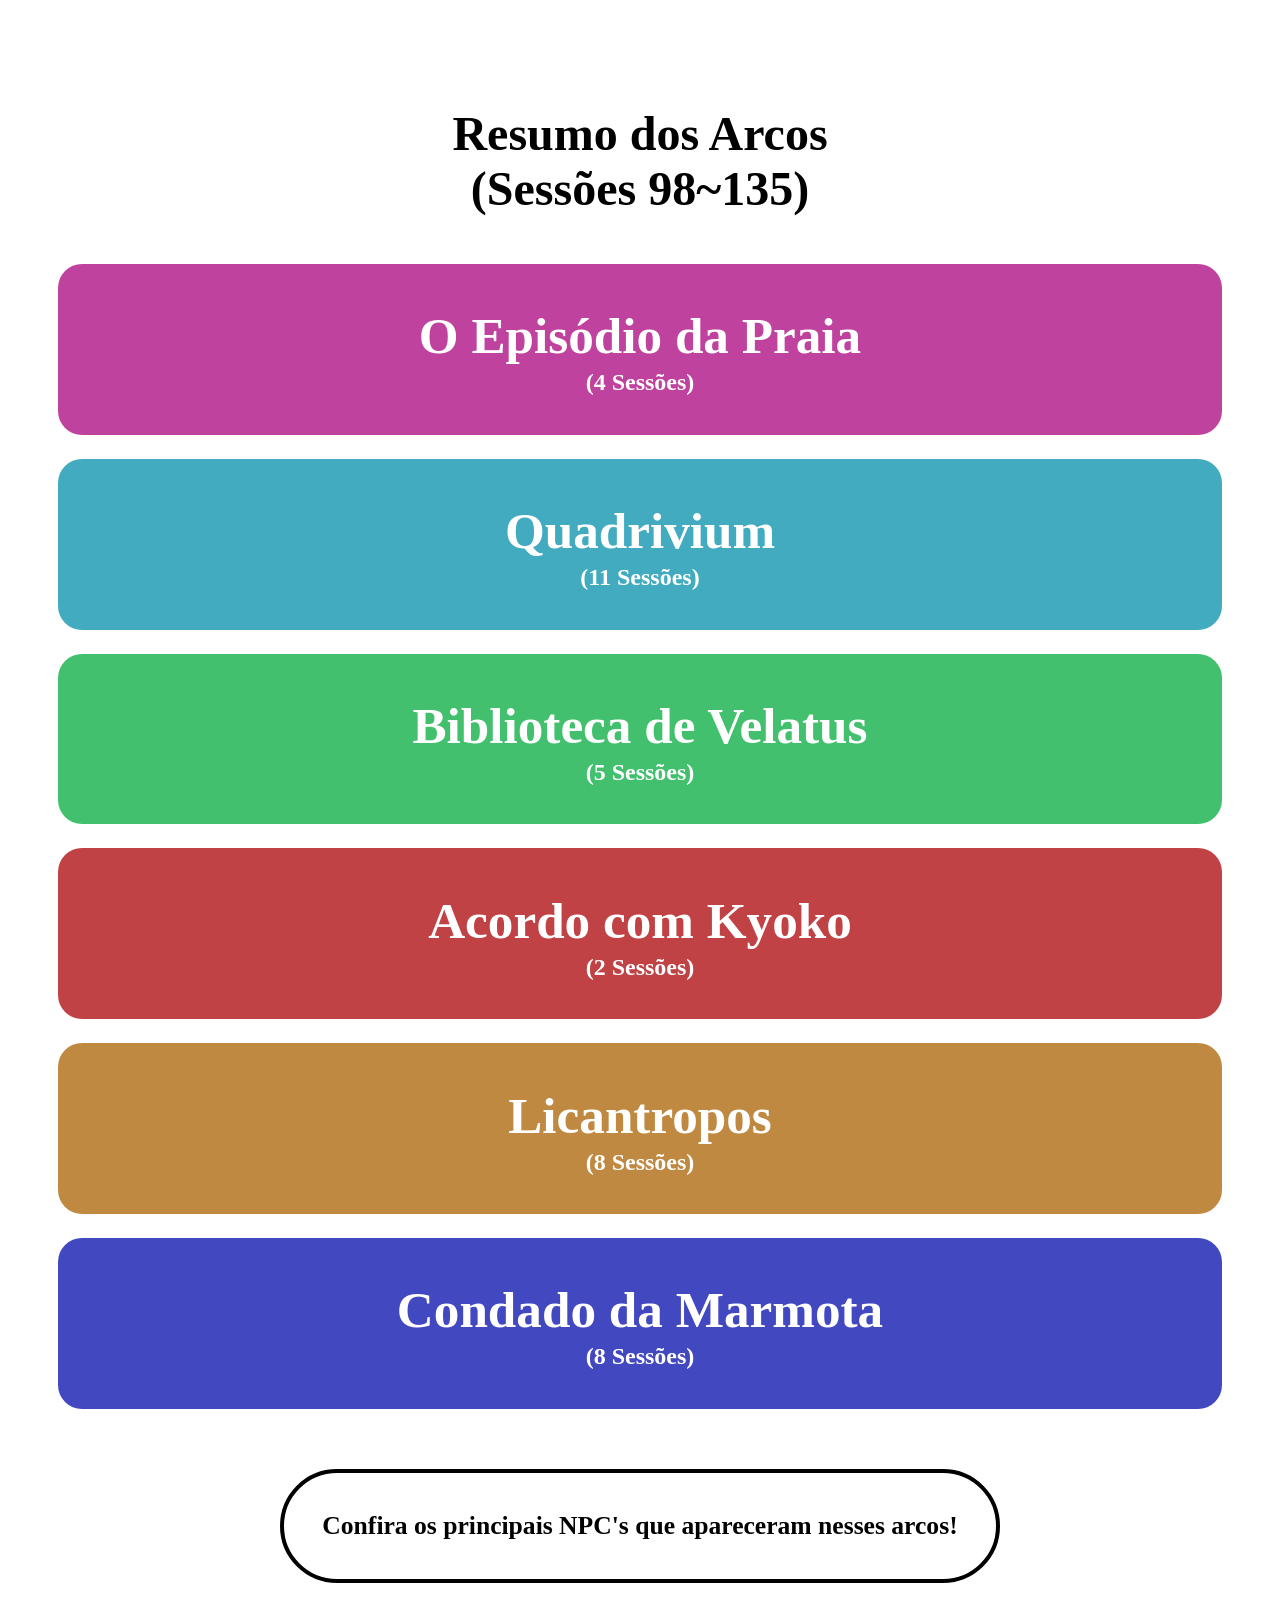
==== index.html @ c7d73da8 "mudando a página inicial para index.html" ====
<!DOCTYPE html>
<html>
<head>
<style>
.tudo {
	padding: clamp(16px, 5vw, 50px);
}
.grid{
	display: grid;
    gap: 24px;
    }
.arco {
	font-size: 300%;
    text-align: center;
    font-family: montserrat;
    }
h1 {
	font-weight:bold;
    color: #ffffff;
    text-align: center;
	font-size: clamp(1rem, 4vw, 6rem);
    margin: 4px;
    font-family: bebas neue;
    }
h2 {
	font-weight:bold;
    color: #ffffff;
    text-align: center;
    margin: 0;
    font-family: bebas neue;
    }
p {
	color: #ffffff;
    text-align: center;
    font-family: roboto;
    }
.card {
	padding: clamp(1rem, 3vw, 3rem);
	border-radius:24px;
	transition: box-shadow 0.3s ease, transform 0.3s ease;
}
.card:hover {
	box-shadow: 0 16px 40px rgba(0, 0, 0, 0.75); 
	transform: translateY(-6px);
}
.troca {
	font-family: montserrat;
	font-weight: bold;
	font-size: clamp(1rem, 2vw, 4rem);
	text-align: center;
	text-decoration: none;
	color:#000000;
}
.baixo {
	width: fit-content;
	margin: 60px auto;
	border-radius: 120px;
	background-color: transparent;
	border: 4px solid #000000;
	padding: clamp(1rem, 3vw, 3rem);
}
.baixo:hover {
	background-color: black;
	color: white;
}
.texto {
  max-height: 0;
  overflow: hidden;
  font-size: clamp(0.25rem, 1.25vw, 3rem);
}
details[open] .texto {
  max-height: 1000px;
}
summary {
  list-style: none;
  cursor: pointer;
}
summary::-webkit-details-marker {
  display: none;
}
</style>
</head>
<body>
<main class="tudo">
<h3 class=arco>Resumo dos Arcos <br> (Sessões 98~135)</h1>
<div class="grid">
	<details class="card" style="background-color: #c0429f;">
		<summary>
			<h1>O Episódio da Praia</h1>
			<h2>(4 Sessões)</h2>
		</summary>
		<div class="texto">
			<p> Arco em que o grupo estava lamentando as perdas de Meylin e Clarabela. Serviu para que Trebor, Lyra e, na época, Louis, se aproximassem do pai deles um pouco. Tárion deu seu show, não sabendo lidar com suas paixões por Lyra e Dante, e também é nesse arco que Zé aparece e se junta ao grupo, supostamente como uma espécie de mentor para Dante. Vários personagens têm sonhos ou revelações por parte de divindades, e acabam se decidindo por seguir em direção a Quadrivium. Dante espia o passado d’O Dente, e descobre algumas coisas assustadoras.</p>
		</div>
	</details>
	<details  class="card" style="background-color: #42abc0;">
		<summary>
			<h1>Quadrivium</h1>
    		<h2>(11 Sessões)</h2>
		</summary>
		<div class="texto">
			<p>Deixando Castro para cuidar de Zhong (adoecido), o grupo parte para Quadrivium, encontrando-se com Selene na estrada e salvando-a de um sequestro. Aqui nossos heróis conhecem o Clã do Leão e um pouco mais sobre a vida política de Quadrivium. Após um divertido jogo de verdade ou consequência em uma estalagem, eles chegam à cidade e se envolvem com todos os problemas que podem. Zé ateia fogo a um templo, Lyra presencia o assassinato da noiva de um lorde e resolve se passar por ela, Louis desaparece misteriosamente, Dante e Selene insistem em entrar em um concurso musical... Isso culmina no grupo enfrentando Gambino, um enviado do Arcanum, em um combate durante a cerimônia de casamento, enquanto um cavaleiro dourado está apaixonado por Lyra e o grupo resolve invadir uma biblioteca sagrada.</p>
		</div>
	</details>
    <details class="card" style="background-color: #42c06e;">
		<summary>
			<h1>Biblioteca de Velatus</h1>
			<h2>(5 Sessões)</h2>
		</summary>
		<div class="texto">
			<p> Seguindo Isolde, antigo desafeto de Lyra, o grupo se embrenha por uma complexa dungeon, descobrindo coisas, resolvendo puzzles e, eventualmente, encontrando um chacal. Ele é mais receptivo do que parece, e “ajuda” com a questão das marcas deles, não sem passá-los por um teste antes. Em uma batalha mental e física, conseguem vencer Isolde, mas algo desperta em Quadrivium. Uma colossal quimera passa a assolar o lugar, forçando uma evacuação, durante a qual Tahmun perde Gustavus. O grupo é obrigado a fugir.</p>
		</div>
	</details>
	<details  class="card" style="background-color: #c04244;">
		<summary>
			<h1>Acordo com Kyoko</h1>
    		<h2>(2 Sessões)</h2>
		</summary>
		<div class="texto">
			<p>Voltando à torre de Zhong, nosso heróis a veem invadida por um grupo de mulheres do qual Katarina faz parte. A líder do grupo é a arquimaga Kyoko, que deseja conhecer os marcados e a causa deles. Por sorte, ela conhece Zhong do passado e isso a deixa mais disposta a acatar pedidos. Após uma conversa tensa, uma aliança é firmada. Como parte dela, nossos heróis deverão levar consigo Sora, uma menina verde e muito espirituosa, o que manterá a tradição do grupo de sempre ter um pet. É aqui que Dante se envolve com Elicia, uma barda discípula de Kyoko, mas acaba cacarejando quando vai beijá-la</p>
		</div>
	</details>
    <details class="card" style="background-color: #c08942;">
		<summary>
			<h1>Licantropos</h1>
			<h2>(8 Sessões)</h2>
		</summary>
		<div class="texto">
			<p>Decididos a chegar ao Condado da Marmota, nossos heróis vagam pelos Estados Eclesiásticos e descobrem que Sora é uma druida muito poderosa e incomum. Alguns problemas são encarados, como um grupo de kobolds ladrões de túmulo (do qual Cupim faz parte), um golem do Arcanum recém-despertado e um grupo de licantropos refugiados em uma caverna. Aparentemente, 3 possíveis campeões de Sanctum existem, o que deixa Tahmun particularmente atucanado. O grupo chega até uma floresta que foi envenenada por um cavaleiro dourado por conta de uma desavença com os moradores locais. O problema é que Sir Fenrir, um dos possíveis campeões chega logo após eles e um impasse se cria. No fim das contas, Sora perde o controle e se torna um monstro venenoso gigante, mas consegue purificar a floresta. Sir Fenrir aceita partir em paz, mas deixa um amuleto para Dante que acaba se tornando a causa da morte do bardo. Mais uma vez os poderes de Sora fazem um milagre e o trazem de volta a vida... dessa vez como um tabaxi.</p>
		</div>
	</details>
	<details  class="card" style="background-color: #4248c0;">
		<summary>
			<h1>Condado da Marmota</h1>
    		<h2>(8 Sessões)</h2>
		</summary>
		<div class="texto">
			<p>Nesse local repleto de seguidores da Rainha Cerúlea, muitas loucuras acontecem. O grupo faz o parto de Julieta, que pare um boto vermelho, reencontram-se com o druida Himo, que revela que Sora é uma espécie de druida artificial, descobrem que a biblioteca sagrada que deveria estar ali foi levada para o plano astral por seu bibliotecário, um devoto da Rainha Cerúlea, presenciam um milagre, quando galinhas devoradas renascem através da regurgitação e também conhecem o prefeito Tiberius. Kyoko leva aliados até lá para mais uma reunião, mas as coisas se complicam quando Sir Hogar, outros marcados dos Estados Eclesiásticos e Queráto, um cavaleiro dourado, aparecem para prestar contas com nossos heróis (de diversas formas). Kyoko e seus aliados partem apressadamente, Sora vai com Himo e o grupo vence a batalha eliminando um dos marcados e Queráto. Durante a luta, Tahmun vê uma interação entre deuses, no mínimo, curiosa.</p>
		</div>
	</details>
</div>
<a href="Personagens.html" target="_blank" class="troca">
<div class="baixo">
	Confira os principais NPC's que apareceram nesses arcos!
	<!--<a href="Personagens.html" target="_blank" class="troca">Confira os principais NPC's que apareceram nesses arcos!</a>-->
</div>
</a>
</main>
</body>
</html>
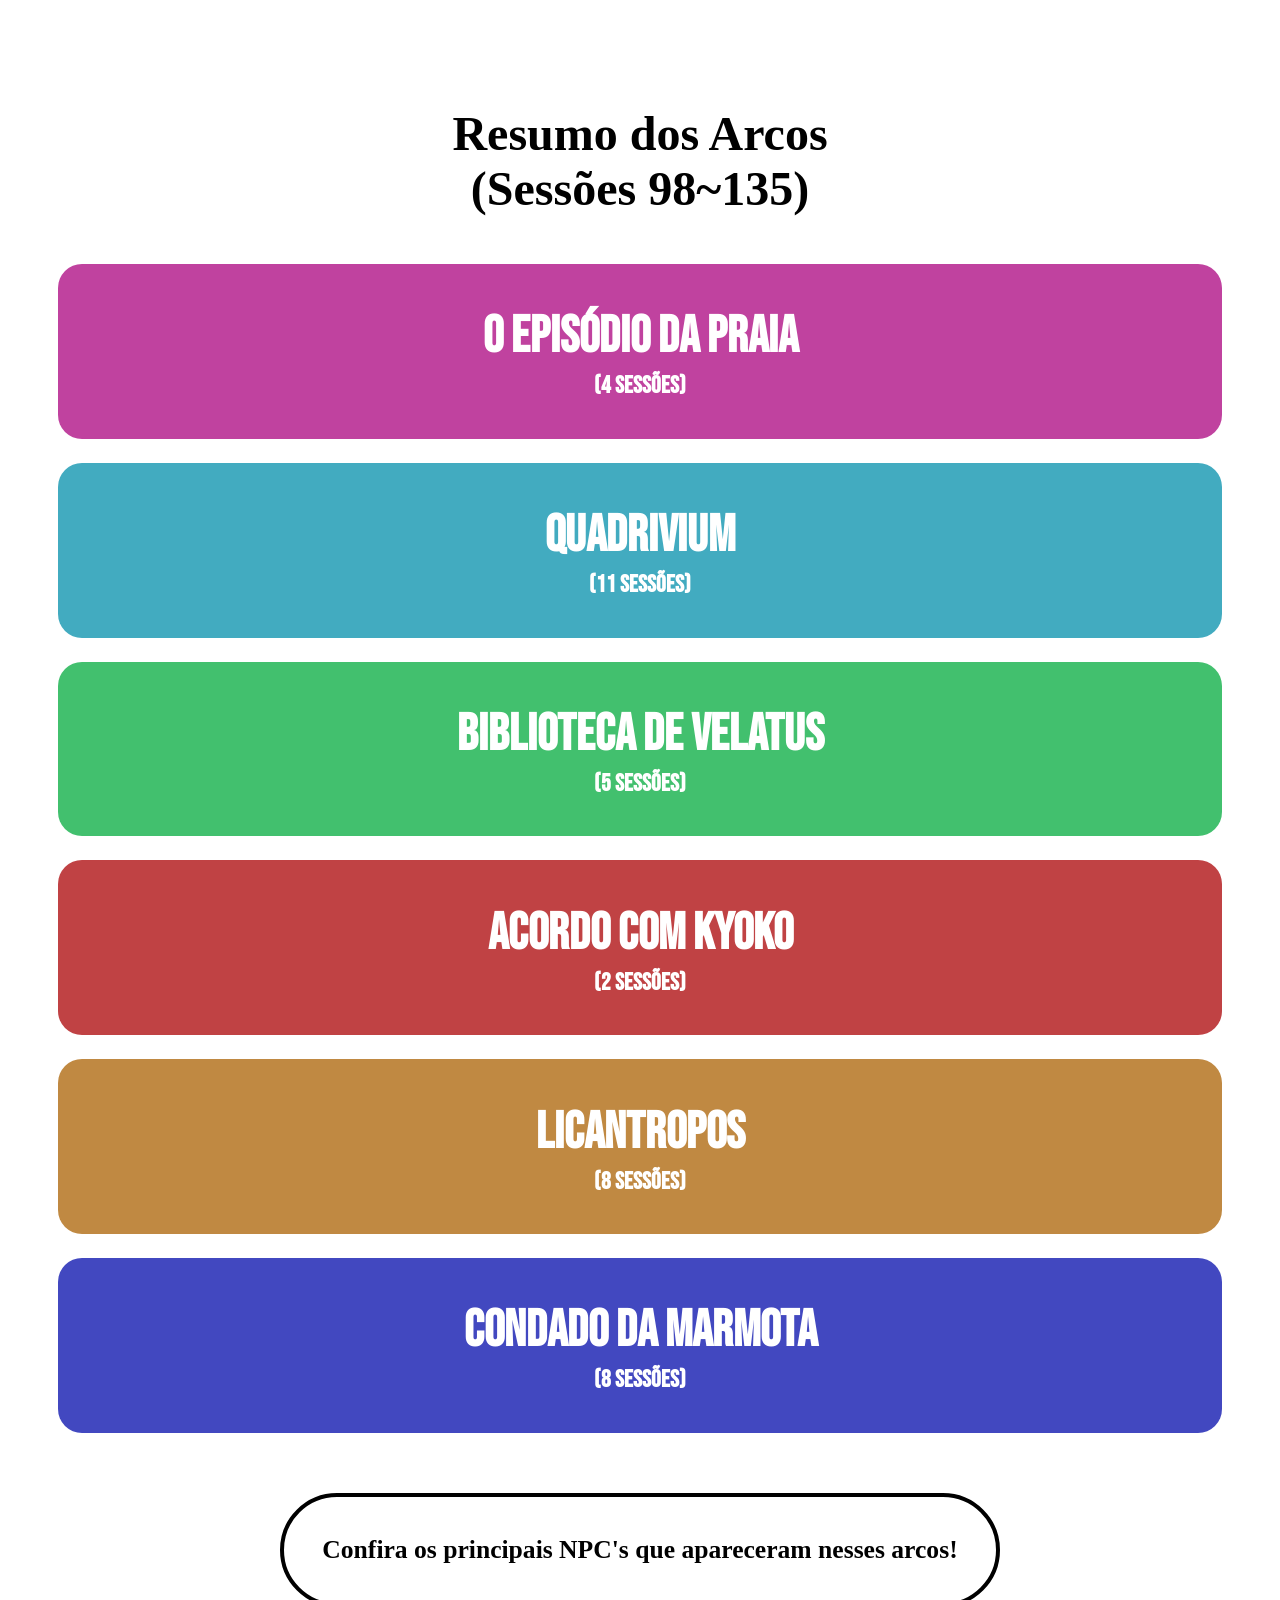
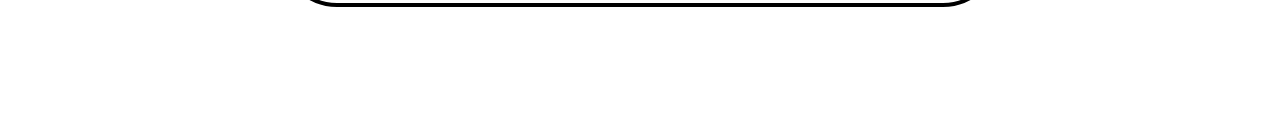
==== commit b118ecca: "Alterações para uso de JavaScript" ====
--- a/index.html
+++ b/index.html
@@ -1,19 +1,41 @@
 <!DOCTYPE html>
 <html>
 <head>
+	<meta charset="UTF-8"> <!-- Pra não bugar os carateres -->
+	<title>Arcos Noite do Óscar</title> <!-- Nome da página -->
+
+  <!--Fontes do Google-->
+  <link rel="preconnect" href="https://fonts.googleapis.com">
+  <link rel="preconnect" href="https://fonts.gstatic.com" crossorigin>
+  <link href="https://fonts.googleapis.com/css2?family=Bebas+Neue&display=swap" rel="stylesheet">
+  
+	<link rel="icon" type="image/png" href="favicon.png"> <!-- ícone do navegador -->
 <style>
+.card .texto {
+    display: none;
+}
+.card.open .texto {
+    display: block;
+}
+.texto {
+    font-size: clamp(0.25rem, 1.25vw, 3rem);
+}
+/* Garante uma margem dinâmica pra página de forma geral */
 .tudo {
 	padding: clamp(16px, 5vw, 50px);
 }
+/* Disposição dos cards em uma coluna apenas (não sei se precisava, mas tá aí) */
 .grid{
 	display: grid;
     gap: 24px;
     }
+/* Estilização do título principal da página */
 .arco {
 	font-size: 300%;
     text-align: center;
     font-family: montserrat;
     }
+/* Estilização dos títulos dos cards */
 h1 {
 	font-weight:bold;
     color: #ffffff;
@@ -22,6 +44,7 @@
     margin: 4px;
     font-family: bebas neue;
     }
+/* Estilização dos subtítulos dos cards */
 h2 {
 	font-weight:bold;
     color: #ffffff;
@@ -29,20 +52,24 @@
     margin: 0;
     font-family: bebas neue;
     }
+/* Estilização do texto principal dos cards */
 p {
 	color: #ffffff;
     text-align: center;
     font-family: roboto;
     }
+/* Estilização dos cards em si */
 .card {
 	padding: clamp(1rem, 3vw, 3rem);
 	border-radius:24px;
-	transition: box-shadow 0.3s ease, transform 0.3s ease;
+	transition: box-shadow 0.3s ease, transform 0.3s ease; /* Necessário para a animação quando em hover */
 }
+/* Animação dos cards em hover */
 .card:hover {
 	box-shadow: 0 16px 40px rgba(0, 0, 0, 0.75); 
 	transform: translateY(-6px);
 }
+/* Estilização do texto dentro do botão */
 .troca {
 	font-family: montserrat;
 	font-weight: bold;
@@ -51,6 +78,7 @@
 	text-decoration: none;
 	color:#000000;
 }
+/* Estilização do botão na parte inferior da página*/
 .baixo {
 	width: fit-content;
 	margin: 60px auto;
@@ -59,92 +87,92 @@
 	border: 4px solid #000000;
 	padding: clamp(1rem, 3vw, 3rem);
 }
+/* Comportamento do botão quando em hover */
 .baixo:hover {
 	background-color: black;
 	color: white;
 }
-.texto {
-  max-height: 0;
-  overflow: hidden;
-  font-size: clamp(0.25rem, 1.25vw, 3rem);
-}
-details[open] .texto {
-  max-height: 1000px;
-}
-summary {
-  list-style: none;
-  cursor: pointer;
-}
-summary::-webkit-details-marker {
-  display: none;
-}
 </style>
 </head>
 <body>
+<!-- Usando main para poder criar uma margem geral sem setar isso direto no body -->
 <main class="tudo">
-<h3 class=arco>Resumo dos Arcos <br> (Sessões 98~135)</h1>
+<!-- Título no topo da página -->
+<h3 class=arco>Resumo dos Arcos <br> (Sessões 98~135)</h3>
+<!-- Seta o grid para todos os cards da página-->
 <div class="grid">
-	<details class="card" style="background-color: #c0429f;">
-		<summary>
-			<h1>O Episódio da Praia</h1>
-			<h2>(4 Sessões)</h2>
-		</summary>
-		<div class="texto">
-			<p> Arco em que o grupo estava lamentando as perdas de Meylin e Clarabela. Serviu para que Trebor, Lyra e, na época, Louis, se aproximassem do pai deles um pouco. Tárion deu seu show, não sabendo lidar com suas paixões por Lyra e Dante, e também é nesse arco que Zé aparece e se junta ao grupo, supostamente como uma espécie de mentor para Dante. Vários personagens têm sonhos ou revelações por parte de divindades, e acabam se decidindo por seguir em direção a Quadrivium. Dante espia o passado d’O Dente, e descobre algumas coisas assustadoras.</p>
-		</div>
-	</details>
-	<details  class="card" style="background-color: #42abc0;">
-		<summary>
-			<h1>Quadrivium</h1>
-    		<h2>(11 Sessões)</h2>
-		</summary>
-		<div class="texto">
-			<p>Deixando Castro para cuidar de Zhong (adoecido), o grupo parte para Quadrivium, encontrando-se com Selene na estrada e salvando-a de um sequestro. Aqui nossos heróis conhecem o Clã do Leão e um pouco mais sobre a vida política de Quadrivium. Após um divertido jogo de verdade ou consequência em uma estalagem, eles chegam à cidade e se envolvem com todos os problemas que podem. Zé ateia fogo a um templo, Lyra presencia o assassinato da noiva de um lorde e resolve se passar por ela, Louis desaparece misteriosamente, Dante e Selene insistem em entrar em um concurso musical... Isso culmina no grupo enfrentando Gambino, um enviado do Arcanum, em um combate durante a cerimônia de casamento, enquanto um cavaleiro dourado está apaixonado por Lyra e o grupo resolve invadir uma biblioteca sagrada.</p>
-		</div>
-	</details>
-    <details class="card" style="background-color: #42c06e;">
-		<summary>
-			<h1>Biblioteca de Velatus</h1>
-			<h2>(5 Sessões)</h2>
-		</summary>
-		<div class="texto">
-			<p> Seguindo Isolde, antigo desafeto de Lyra, o grupo se embrenha por uma complexa dungeon, descobrindo coisas, resolvendo puzzles e, eventualmente, encontrando um chacal. Ele é mais receptivo do que parece, e “ajuda” com a questão das marcas deles, não sem passá-los por um teste antes. Em uma batalha mental e física, conseguem vencer Isolde, mas algo desperta em Quadrivium. Uma colossal quimera passa a assolar o lugar, forçando uma evacuação, durante a qual Tahmun perde Gustavus. O grupo é obrigado a fugir.</p>
-		</div>
-	</details>
-	<details  class="card" style="background-color: #c04244;">
-		<summary>
-			<h1>Acordo com Kyoko</h1>
-    		<h2>(2 Sessões)</h2>
-		</summary>
-		<div class="texto">
-			<p>Voltando à torre de Zhong, nosso heróis a veem invadida por um grupo de mulheres do qual Katarina faz parte. A líder do grupo é a arquimaga Kyoko, que deseja conhecer os marcados e a causa deles. Por sorte, ela conhece Zhong do passado e isso a deixa mais disposta a acatar pedidos. Após uma conversa tensa, uma aliança é firmada. Como parte dela, nossos heróis deverão levar consigo Sora, uma menina verde e muito espirituosa, o que manterá a tradição do grupo de sempre ter um pet. É aqui que Dante se envolve com Elicia, uma barda discípula de Kyoko, mas acaba cacarejando quando vai beijá-la</p>
-		</div>
-	</details>
-    <details class="card" style="background-color: #c08942;">
-		<summary>
-			<h1>Licantropos</h1>
-			<h2>(8 Sessões)</h2>
-		</summary>
-		<div class="texto">
-			<p>Decididos a chegar ao Condado da Marmota, nossos heróis vagam pelos Estados Eclesiásticos e descobrem que Sora é uma druida muito poderosa e incomum. Alguns problemas são encarados, como um grupo de kobolds ladrões de túmulo (do qual Cupim faz parte), um golem do Arcanum recém-despertado e um grupo de licantropos refugiados em uma caverna. Aparentemente, 3 possíveis campeões de Sanctum existem, o que deixa Tahmun particularmente atucanado. O grupo chega até uma floresta que foi envenenada por um cavaleiro dourado por conta de uma desavença com os moradores locais. O problema é que Sir Fenrir, um dos possíveis campeões chega logo após eles e um impasse se cria. No fim das contas, Sora perde o controle e se torna um monstro venenoso gigante, mas consegue purificar a floresta. Sir Fenrir aceita partir em paz, mas deixa um amuleto para Dante que acaba se tornando a causa da morte do bardo. Mais uma vez os poderes de Sora fazem um milagre e o trazem de volta a vida... dessa vez como um tabaxi.</p>
-		</div>
-	</details>
-	<details  class="card" style="background-color: #4248c0;">
-		<summary>
-			<h1>Condado da Marmota</h1>
-    		<h2>(8 Sessões)</h2>
-		</summary>
-		<div class="texto">
-			<p>Nesse local repleto de seguidores da Rainha Cerúlea, muitas loucuras acontecem. O grupo faz o parto de Julieta, que pare um boto vermelho, reencontram-se com o druida Himo, que revela que Sora é uma espécie de druida artificial, descobrem que a biblioteca sagrada que deveria estar ali foi levada para o plano astral por seu bibliotecário, um devoto da Rainha Cerúlea, presenciam um milagre, quando galinhas devoradas renascem através da regurgitação e também conhecem o prefeito Tiberius. Kyoko leva aliados até lá para mais uma reunião, mas as coisas se complicam quando Sir Hogar, outros marcados dos Estados Eclesiásticos e Queráto, um cavaleiro dourado, aparecem para prestar contas com nossos heróis (de diversas formas). Kyoko e seus aliados partem apressadamente, Sora vai com Himo e o grupo vence a batalha eliminando um dos marcados e Queráto. Durante a luta, Tahmun vê uma interação entre deuses, no mínimo, curiosa.</p>
-		</div>
-	</details>
 </div>
+<!-- Configuração do botão que leva para a outra página -->
 <a href="Personagens.html" target="_blank" class="troca">
 <div class="baixo">
 	Confira os principais NPC's que apareceram nesses arcos!
-	<!--<a href="Personagens.html" target="_blank" class="troca">Confira os principais NPC's que apareceram nesses arcos!</a>-->
 </div>
 </a>
 </main>
+<script>
+const infos = [ //cria um array com as informações dos cards
+  {
+    titulo: "O Episódio da Praia",
+    sessoes: 4,
+    texto: "Arco em que o grupo estava lamentando as perdas de Meylin e Clarabela. Serviu para que Trebor, Lyra e, na época, Louis, se aproximassem do pai deles um pouco. Tárion deu seu show, não sabendo lidar com suas paixões por Lyra e Dante, e também é nesse arco que Zé aparece e se junta ao grupo, supostamente como uma espécie de mentor para Dante. Vários personagens têm sonhos ou revelações por parte de divindades, e acabam se decidindo por seguir em direção a Quadrivium. Dante espia o passado d’O Dente, e descobre algumas coisas assustadoras.",
+    cor: "#c0429f"
+  },
+  {
+    titulo: "Quadrivium",
+    sessoes: 11,
+    texto: "Deixando Castro para cuidar de Zhong (adoecido), o grupo parte para Quadrivium, encontrando-se com Selene na estrada e salvando-a de um sequestro. Aqui nossos heróis conhecem o Clã do Leão e um pouco mais sobre a vida política de Quadrivium. Após um divertido jogo de verdade ou consequência em uma estalagem, eles chegam à cidade e se envolvem com todos os problemas que podem. Zé ateia fogo a um templo, Lyra presencia o assassinato da noiva de um lorde e resolve se passar por ela, Louis desaparece misteriosamente, Dante e Selene insistem em entrar em um concurso musical... Isso culmina no grupo enfrentando Gambino, um enviado do Arcanum, em um combate durante a cerimônia de casamento, enquanto um cavaleiro dourado está apaixonado por Lyra e o grupo resolve invadir uma biblioteca sagrada.",
+    cor: "#42abc0"
+  },
+  {
+    titulo: "Biblioteca de Velatus",
+    sessoes: 5,
+    texto: "Seguindo Isolde, antigo desafeto de Lyra, o grupo se embrenha por uma complexa dungeon, descobrindo coisas, resolvendo puzzles e, eventualmente, encontrando um chacal. Ele é mais receptivo do que parece, e \"ajuda\" com a questão das marcas deles, não sem passá-los por um teste antes. Em uma batalha mental e física, conseguem vencer Isolde, mas algo desperta em Quadrivium. Uma colossal quimera passa a assolar o lugar, forçando uma evacuação, durante a qual Tahmun perde Gustavus. O grupo é obrigado a fugir.",
+    cor: "#42c06e"
+  },
+  {
+    titulo: "Acordo com Kyoko",
+    sessoes: 2,
+    texto: "Voltando à torre de Zhong, nosso heróis a veem invadida por um grupo de mulheres do qual Katarina faz parte. A líder do grupo é a arquimaga Kyoko, que deseja conhecer os marcados e a causa deles. Por sorte, ela conhece Zhong do passado e isso a deixa mais disposta a acatar pedidos. Após uma conversa tensa, uma aliança é firmada. Como parte dela, nossos heróis deverão levar consigo Sora, uma menina verde e muito espirituosa, o que manterá a tradição do grupo de sempre ter um pet. É aqui que Dante se envolve com Elicia, uma barda discípula de Kyoko, mas acaba cacarejando quando vai beijá-la",
+    cor: "#c04244"
+  },
+  {
+    titulo: "Licantropos",
+    sessoes: 8,
+    texto: "Decididos a chegar ao Condado da Marmota, nossos heróis vagam pelos Estados Eclesiásticos e descobrem que Sora é uma druida muito poderosa e incomum. Alguns problemas são encarados, como um grupo de kobolds ladrões de túmulo (do qual Cupim faz parte), um golem do Arcanum recém-despertado e um grupo de licantropos refugiados em uma caverna. Aparentemente, 3 possíveis campeões de Sanctum existem, o que deixa Tahmun particularmente atucanado. O grupo chega até uma floresta que foi envenenada por um cavaleiro dourado por conta de uma desavença com os moradores locais. O problema é que Sir Fenrir, um dos possíveis campeões chega logo após eles e um impasse se cria. No fim das contas, Sora perde o controle e se torna um monstro venenoso gigante, mas consegue purificar a floresta. Sir Fenrir aceita partir em paz, mas deixa um amuleto para Dante que acaba se tornando a causa da morte do bardo. Mais uma vez os poderes de Sora fazem um milagre e o trazem de volta a vida... dessa vez como um tabaxi.",
+    cor: "#c08942"
+  },
+  {
+    titulo: "Condado da Marmota",
+    sessoes: 8,
+    texto: "Nesse local repleto de seguidores da Rainha Cerúlea, muitas loucuras acontecem. O grupo faz o parto de Julieta, que pare um boto vermelho, reencontram-se com o druida Himo, que revela que Sora é uma espécie de druida artificial, descobrem que a biblioteca sagrada que deveria estar ali foi levada para o plano astral por seu bibliotecário, um devoto da Rainha Cerúlea, presenciam um milagre, quando galinhas devoradas renascem através da regurgitação e também conhecem o prefeito Tiberius. Kyoko leva aliados até lá para mais uma reunião, mas as coisas se complicam quando Sir Hogar, outros marcados dos Estados Eclesiásticos e Queráto, um cavaleiro dourado, aparecem para prestar contas com nossos heróis (de diversas formas). Kyoko e seus aliados partem apressadamente, Sora vai com Himo e o grupo vence a batalha eliminando um dos marcados e Queráto. Durante a luta, Tahmun vê uma interação entre deuses, no mínimo, curiosa.",
+    cor: "#4248c0"
+  }
+];
+const container = document.querySelector(".grid"); //cria uma variável para armazenar o que for selecionado na classe grid
+
+infos.forEach(cardInfo => { //para cada card do array ele vai fazer o seguinte:
+  const card = document.createElement("div"); //cria a variável card e um elemento div atribuído a ela
+  card.classList.add("card"); //adiciona a classe card a div criada, isso aciona o CSS
+  card.style.backgroundColor = cardInfo.cor; //altera a cor do card com base na informação dentro do array
+//adiciona o conteúdo HTML dentro do card (mesma estrutura que escrevi am HTML previamente)
+  card.innerHTML = `
+    <div class="header">
+      <h1>${cardInfo.titulo}</h1>
+      <h2>(${cardInfo.sessoes} Sessões)</h2>
+    </div>
+    <div class="texto">
+      <p>${cardInfo.texto}</p>
+    </div>
+  `;
+
+  container.appendChild(card); //isso é o que fará o card aparecer na página
+});
+//essa parte serve para fazer o card abrir e fechar quando clicado
+container.addEventListener("click", function (clique) { //verifica se houve clique em algum card dentro do container
+  const card = clique.target.closest(".card");//atribui à variável card o card mais próximo do local clicado
+  if (!card) return;//caso o clique não seja em um card, nada acontece
+  card.classList.toggle("open");//adiciona ou remove a classe open do card clicado
+});
+</script>
 </body>
 </html>
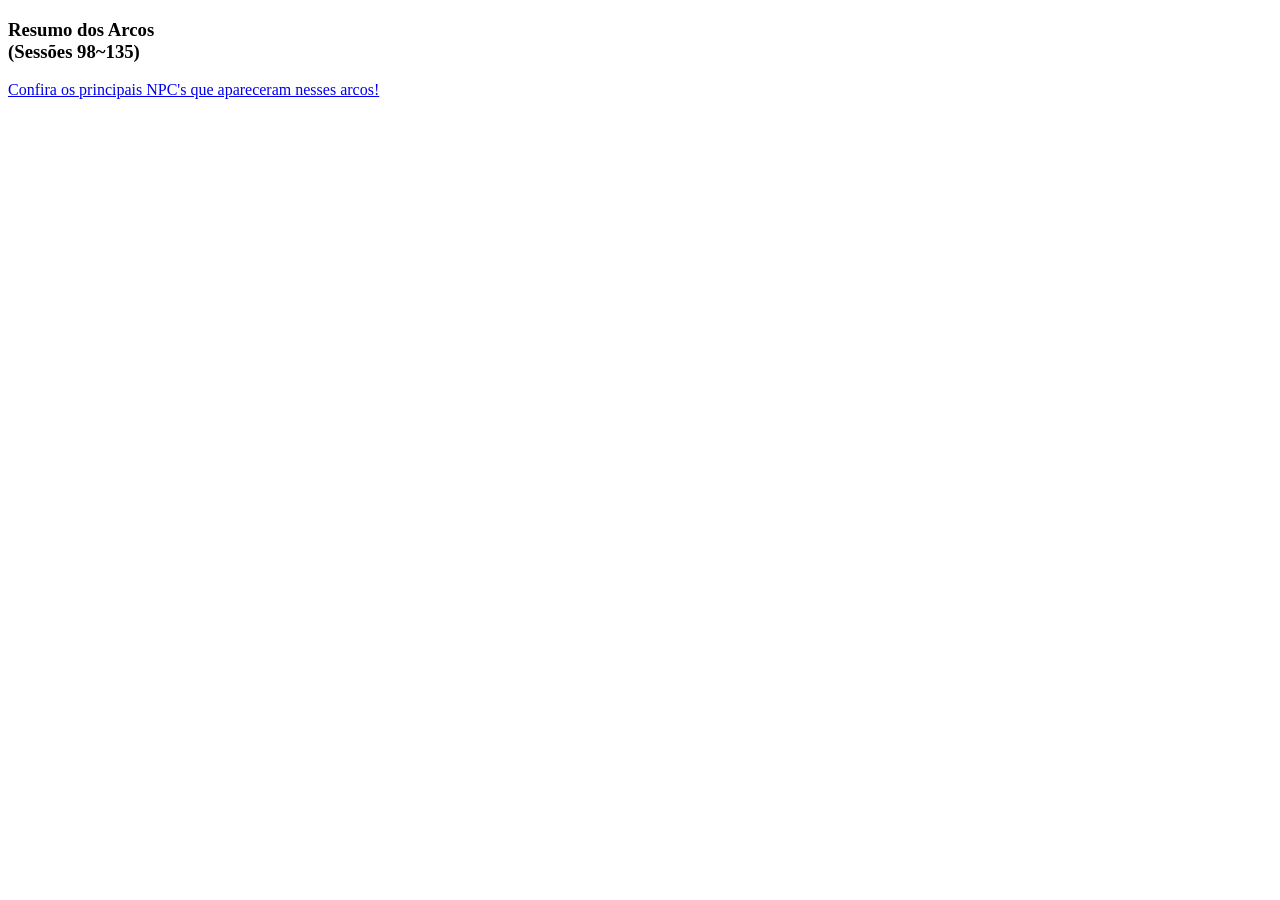
==== commit 599492ad: "Separando arquivos css e js" ====
--- a/index.html
+++ b/index.html
@@ -10,89 +10,9 @@
   <link href="https://fonts.googleapis.com/css2?family=Bebas+Neue&display=swap" rel="stylesheet">
   
 	<link rel="icon" type="image/png" href="favicon.png"> <!-- ícone do navegador -->
-<style>
-.card .texto {
-    display: none;
-}
-.card.open .texto {
-    display: block;
-}
-.texto {
-    font-size: clamp(0.25rem, 1.25vw, 3rem);
-}
-/* Garante uma margem dinâmica pra página de forma geral */
-.tudo {
-	padding: clamp(16px, 5vw, 50px);
-}
-/* Disposição dos cards em uma coluna apenas (não sei se precisava, mas tá aí) */
-.grid{
-	display: grid;
-    gap: 24px;
-    }
-/* Estilização do título principal da página */
-.arco {
-	font-size: 300%;
-    text-align: center;
-    font-family: montserrat;
-    }
-/* Estilização dos títulos dos cards */
-h1 {
-	font-weight:bold;
-    color: #ffffff;
-    text-align: center;
-	font-size: clamp(1rem, 4vw, 6rem);
-    margin: 4px;
-    font-family: bebas neue;
-    }
-/* Estilização dos subtítulos dos cards */
-h2 {
-	font-weight:bold;
-    color: #ffffff;
-    text-align: center;
-    margin: 0;
-    font-family: bebas neue;
-    }
-/* Estilização do texto principal dos cards */
-p {
-	color: #ffffff;
-    text-align: center;
-    font-family: roboto;
-    }
-/* Estilização dos cards em si */
-.card {
-	padding: clamp(1rem, 3vw, 3rem);
-	border-radius:24px;
-	transition: box-shadow 0.3s ease, transform 0.3s ease; /* Necessário para a animação quando em hover */
-}
-/* Animação dos cards em hover */
-.card:hover {
-	box-shadow: 0 16px 40px rgba(0, 0, 0, 0.75); 
-	transform: translateY(-6px);
-}
-/* Estilização do texto dentro do botão */
-.troca {
-	font-family: montserrat;
-	font-weight: bold;
-	font-size: clamp(1rem, 2vw, 4rem);
-	text-align: center;
-	text-decoration: none;
-	color:#000000;
-}
-/* Estilização do botão na parte inferior da página*/
-.baixo {
-	width: fit-content;
-	margin: 60px auto;
-	border-radius: 120px;
-	background-color: transparent;
-	border: 4px solid #000000;
-	padding: clamp(1rem, 3vw, 3rem);
-}
-/* Comportamento do botão quando em hover */
-.baixo:hover {
-	background-color: black;
-	color: white;
-}
-</style>
+  <link rel="stylesheet" href="estilo.css">
+  <script src="scriptado.js" defer></script>
+<style></style>
 </head>
 <body>
 <!-- Usando main para poder criar uma margem geral sem setar isso direto no body -->
@@ -109,70 +29,5 @@
 </div>
 </a>
 </main>
-<script>
-const infos = [ //cria um array com as informações dos cards
-  {
-    titulo: "O Episódio da Praia",
-    sessoes: 4,
-    texto: "Arco em que o grupo estava lamentando as perdas de Meylin e Clarabela. Serviu para que Trebor, Lyra e, na época, Louis, se aproximassem do pai deles um pouco. Tárion deu seu show, não sabendo lidar com suas paixões por Lyra e Dante, e também é nesse arco que Zé aparece e se junta ao grupo, supostamente como uma espécie de mentor para Dante. Vários personagens têm sonhos ou revelações por parte de divindades, e acabam se decidindo por seguir em direção a Quadrivium. Dante espia o passado d’O Dente, e descobre algumas coisas assustadoras.",
-    cor: "#c0429f"
-  },
-  {
-    titulo: "Quadrivium",
-    sessoes: 11,
-    texto: "Deixando Castro para cuidar de Zhong (adoecido), o grupo parte para Quadrivium, encontrando-se com Selene na estrada e salvando-a de um sequestro. Aqui nossos heróis conhecem o Clã do Leão e um pouco mais sobre a vida política de Quadrivium. Após um divertido jogo de verdade ou consequência em uma estalagem, eles chegam à cidade e se envolvem com todos os problemas que podem. Zé ateia fogo a um templo, Lyra presencia o assassinato da noiva de um lorde e resolve se passar por ela, Louis desaparece misteriosamente, Dante e Selene insistem em entrar em um concurso musical... Isso culmina no grupo enfrentando Gambino, um enviado do Arcanum, em um combate durante a cerimônia de casamento, enquanto um cavaleiro dourado está apaixonado por Lyra e o grupo resolve invadir uma biblioteca sagrada.",
-    cor: "#42abc0"
-  },
-  {
-    titulo: "Biblioteca de Velatus",
-    sessoes: 5,
-    texto: "Seguindo Isolde, antigo desafeto de Lyra, o grupo se embrenha por uma complexa dungeon, descobrindo coisas, resolvendo puzzles e, eventualmente, encontrando um chacal. Ele é mais receptivo do que parece, e \"ajuda\" com a questão das marcas deles, não sem passá-los por um teste antes. Em uma batalha mental e física, conseguem vencer Isolde, mas algo desperta em Quadrivium. Uma colossal quimera passa a assolar o lugar, forçando uma evacuação, durante a qual Tahmun perde Gustavus. O grupo é obrigado a fugir.",
-    cor: "#42c06e"
-  },
-  {
-    titulo: "Acordo com Kyoko",
-    sessoes: 2,
-    texto: "Voltando à torre de Zhong, nosso heróis a veem invadida por um grupo de mulheres do qual Katarina faz parte. A líder do grupo é a arquimaga Kyoko, que deseja conhecer os marcados e a causa deles. Por sorte, ela conhece Zhong do passado e isso a deixa mais disposta a acatar pedidos. Após uma conversa tensa, uma aliança é firmada. Como parte dela, nossos heróis deverão levar consigo Sora, uma menina verde e muito espirituosa, o que manterá a tradição do grupo de sempre ter um pet. É aqui que Dante se envolve com Elicia, uma barda discípula de Kyoko, mas acaba cacarejando quando vai beijá-la",
-    cor: "#c04244"
-  },
-  {
-    titulo: "Licantropos",
-    sessoes: 8,
-    texto: "Decididos a chegar ao Condado da Marmota, nossos heróis vagam pelos Estados Eclesiásticos e descobrem que Sora é uma druida muito poderosa e incomum. Alguns problemas são encarados, como um grupo de kobolds ladrões de túmulo (do qual Cupim faz parte), um golem do Arcanum recém-despertado e um grupo de licantropos refugiados em uma caverna. Aparentemente, 3 possíveis campeões de Sanctum existem, o que deixa Tahmun particularmente atucanado. O grupo chega até uma floresta que foi envenenada por um cavaleiro dourado por conta de uma desavença com os moradores locais. O problema é que Sir Fenrir, um dos possíveis campeões chega logo após eles e um impasse se cria. No fim das contas, Sora perde o controle e se torna um monstro venenoso gigante, mas consegue purificar a floresta. Sir Fenrir aceita partir em paz, mas deixa um amuleto para Dante que acaba se tornando a causa da morte do bardo. Mais uma vez os poderes de Sora fazem um milagre e o trazem de volta a vida... dessa vez como um tabaxi.",
-    cor: "#c08942"
-  },
-  {
-    titulo: "Condado da Marmota",
-    sessoes: 8,
-    texto: "Nesse local repleto de seguidores da Rainha Cerúlea, muitas loucuras acontecem. O grupo faz o parto de Julieta, que pare um boto vermelho, reencontram-se com o druida Himo, que revela que Sora é uma espécie de druida artificial, descobrem que a biblioteca sagrada que deveria estar ali foi levada para o plano astral por seu bibliotecário, um devoto da Rainha Cerúlea, presenciam um milagre, quando galinhas devoradas renascem através da regurgitação e também conhecem o prefeito Tiberius. Kyoko leva aliados até lá para mais uma reunião, mas as coisas se complicam quando Sir Hogar, outros marcados dos Estados Eclesiásticos e Queráto, um cavaleiro dourado, aparecem para prestar contas com nossos heróis (de diversas formas). Kyoko e seus aliados partem apressadamente, Sora vai com Himo e o grupo vence a batalha eliminando um dos marcados e Queráto. Durante a luta, Tahmun vê uma interação entre deuses, no mínimo, curiosa.",
-    cor: "#4248c0"
-  }
-];
-const container = document.querySelector(".grid"); //cria uma variável para armazenar o que for selecionado na classe grid
-
-infos.forEach(cardInfo => { //para cada card do array ele vai fazer o seguinte:
-  const card = document.createElement("div"); //cria a variável card e um elemento div atribuído a ela
-  card.classList.add("card"); //adiciona a classe card a div criada, isso aciona o CSS
-  card.style.backgroundColor = cardInfo.cor; //altera a cor do card com base na informação dentro do array
-//adiciona o conteúdo HTML dentro do card (mesma estrutura que escrevi am HTML previamente)
-  card.innerHTML = `
-    <div class="header">
-      <h1>${cardInfo.titulo}</h1>
-      <h2>(${cardInfo.sessoes} Sessões)</h2>
-    </div>
-    <div class="texto">
-      <p>${cardInfo.texto}</p>
-    </div>
-  `;
-
-  container.appendChild(card); //isso é o que fará o card aparecer na página
-});
-//essa parte serve para fazer o card abrir e fechar quando clicado
-container.addEventListener("click", function (clique) { //verifica se houve clique em algum card dentro do container
-  const card = clique.target.closest(".card");//atribui à variável card o card mais próximo do local clicado
-  if (!card) return;//caso o clique não seja em um card, nada acontece
-  card.classList.toggle("open");//adiciona ou remove a classe open do card clicado
-});
-</script>
 </body>
 </html>
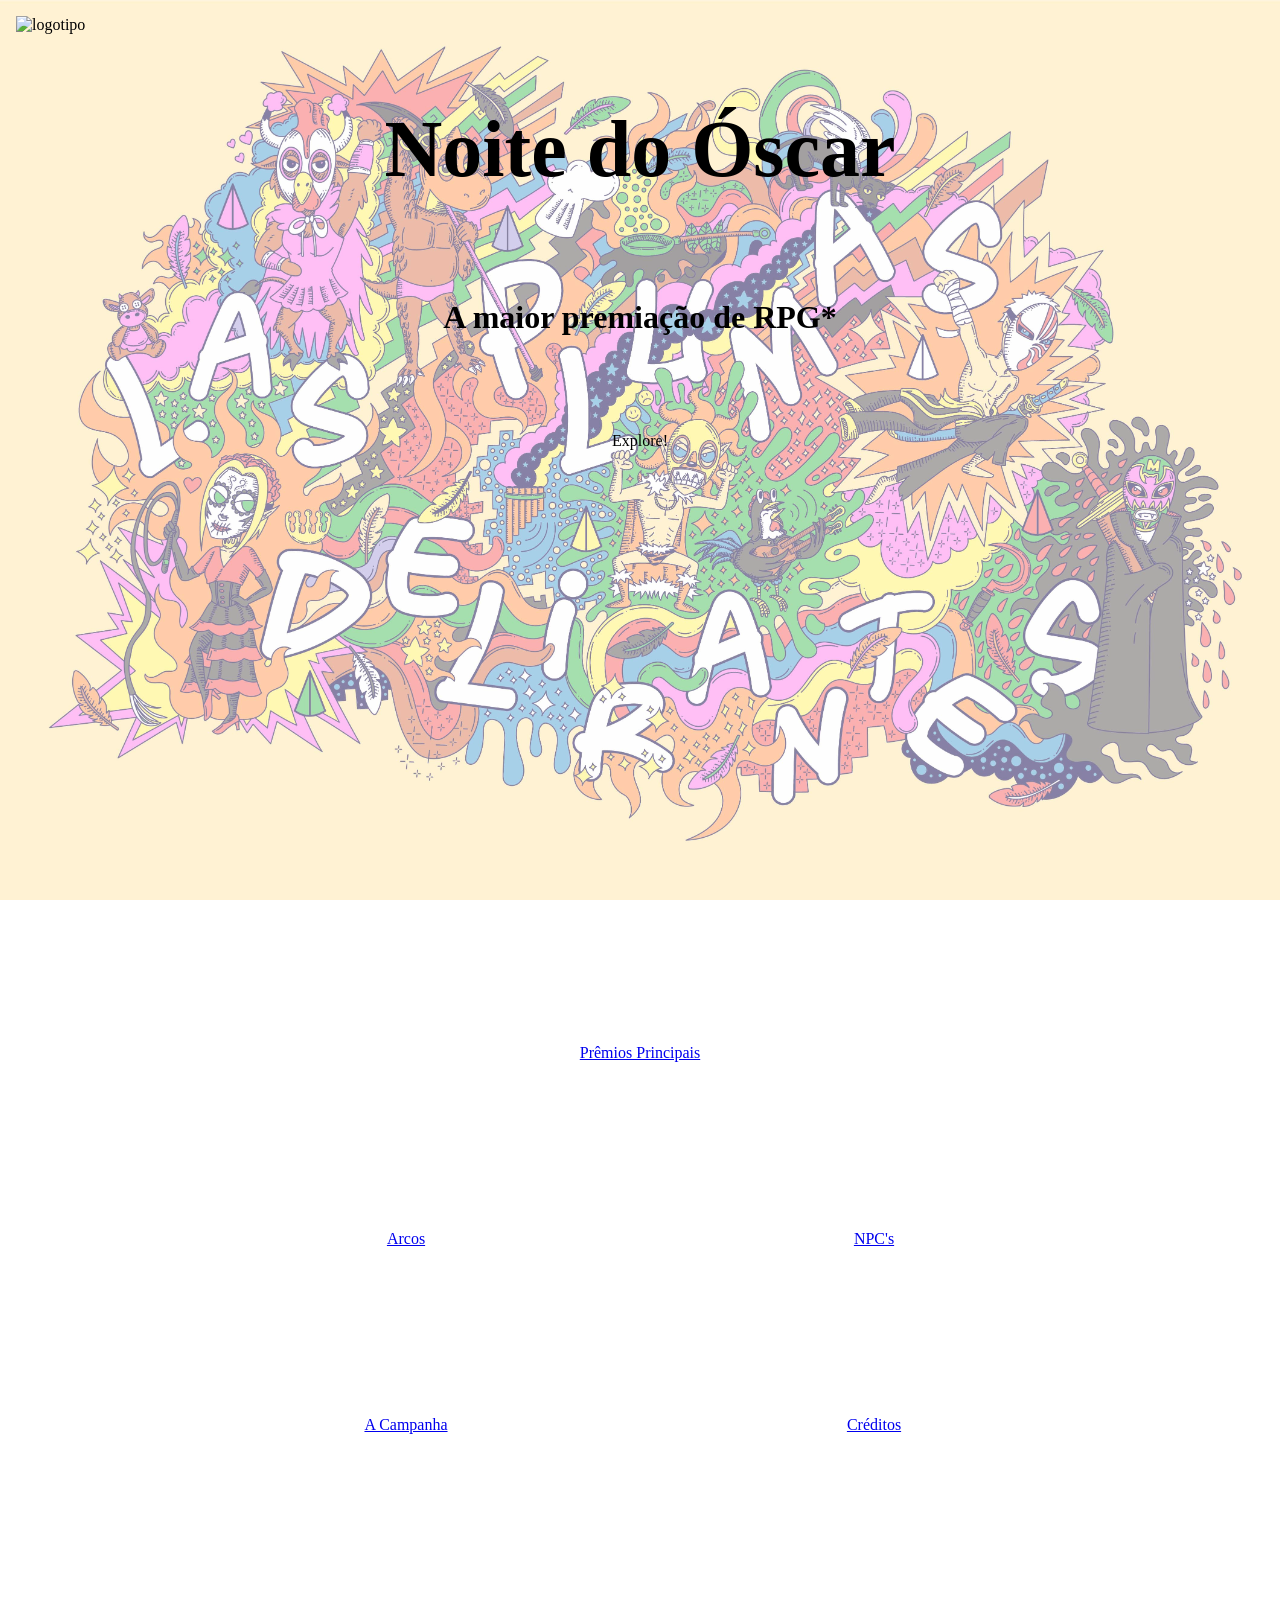
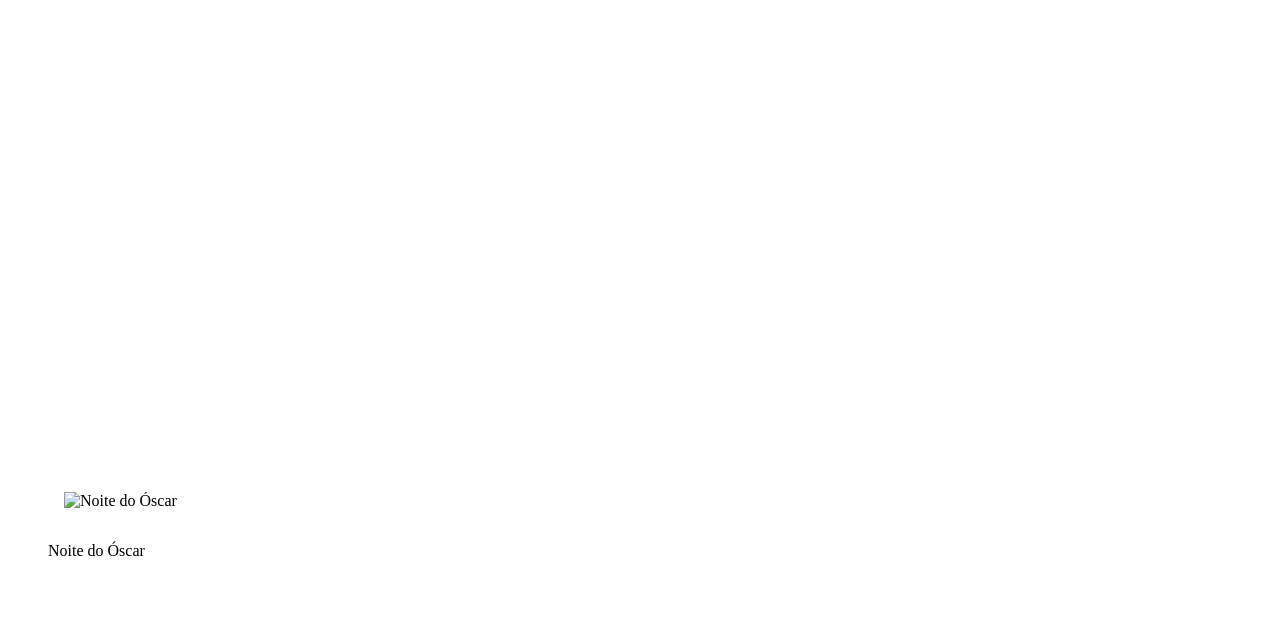
==== commit 8aa74148: "construção do novo index iniciada" ====
--- a/index.html
+++ b/index.html
@@ -2,32 +2,43 @@
 <html>
 <head>
 	<meta charset="UTF-8"> <!-- Pra não bugar os carateres -->
-	<title>Arcos Noite do Óscar</title> <!-- Nome da página -->
+	<title>Noite do Óscar</title> <!-- Nome da página -->
 
   <!--Fontes do Google-->
-  <link rel="preconnect" href="https://fonts.googleapis.com">
-  <link rel="preconnect" href="https://fonts.gstatic.com" crossorigin>
-  <link href="https://fonts.googleapis.com/css2?family=Bebas+Neue&display=swap" rel="stylesheet">
-  
-	<link rel="icon" type="image/png" href="favicon.png"> <!-- ícone do navegador -->
-  <link rel="stylesheet" href="estilo.css">
-  <script src="scriptado.js" defer></script>
-<style></style>
+<link rel="preconnect" href="https://fonts.googleapis.com">
+<link rel="preconnect" href="https://fonts.gstatic.com" crossorigin>
+<link href="https://fonts.googleapis.com/css2?family=Bebas+Neue&family=Montserrat:ital,wght@0,100..900;1,100..900&family=Roboto:ital,wght@0,100..900;1,100..900&display=swap" rel="stylesheet">
+	<link rel="icon" type="image/png" href="assets/icons/favicon.png"> <!-- ícone do navegador -->
+
+  <link rel="stylesheet" href="css/main.css"><!-- estilização -->
+
+  <script type="module" src="js/main.js" defer></script> <!-- scripts -->
 </head>
 <body>
 <!-- Usando main para poder criar uma margem geral sem setar isso direto no body -->
-<main class="tudo">
-<!-- Título no topo da página -->
-<h3 class=arco>Resumo dos Arcos <br> (Sessões 98~135)</h3>
-<!-- Seta o grid para todos os cards da página-->
-<div class="grid">
-</div>
-<!-- Configuração do botão que leva para a outra página -->
-<a href="Personagens.html" target="_blank" class="troca">
-<div class="baixo">
-	Confira os principais NPC's que apareceram nesses arcos!
-</div>
-</a>
+<main><!-- Título no topo da página -->
+  <div class="hero">
+    <img id="logo" src="assets/icons/favicon.png" title="logotipo">
+      <div class="header">
+        <h1>Noite do Óscar</h1>
+        <h3>A maior premiação de RPG*</h3>
+        <div class="button">Explore!</div>
+    </div>
+  </div>
+  <div id="premio-principal"><a target="_blank" href="premios.html">Prêmios Principais</a></div>
+  <div class="front-card-grid">      
+      <div><a target="_blank" href="arcos.html">Arcos</a></div>
+      <div><a target="_blank" href="Personagens.html">NPC's</a></div>
+      <div><a target="_blank" href="campanha.html">A Campanha</a></div>
+      <div><a target="_blank" href="creditos.html">Créditos</a></div>
+   </div>
+   <div class="destaque"></div>
+   <footer class="footer">
+      <section class="innerfooter">
+        <img src="assets/icons/favicon.png" alt="Noite do Óscar">
+        <p>Noite do Óscar</p>
+      </section>
+   </footer>
 </main>
 </body>
 </html>
--- a/css/main.css
+++ b/css/main.css
@@ -0,0 +1,7 @@
+@import "base.css";
+@import "card.css";
+@import "arcos.css";
+@import "personagens.css";
+@import "button.css";
+@import "variaveis.css";
+@import "header.css";
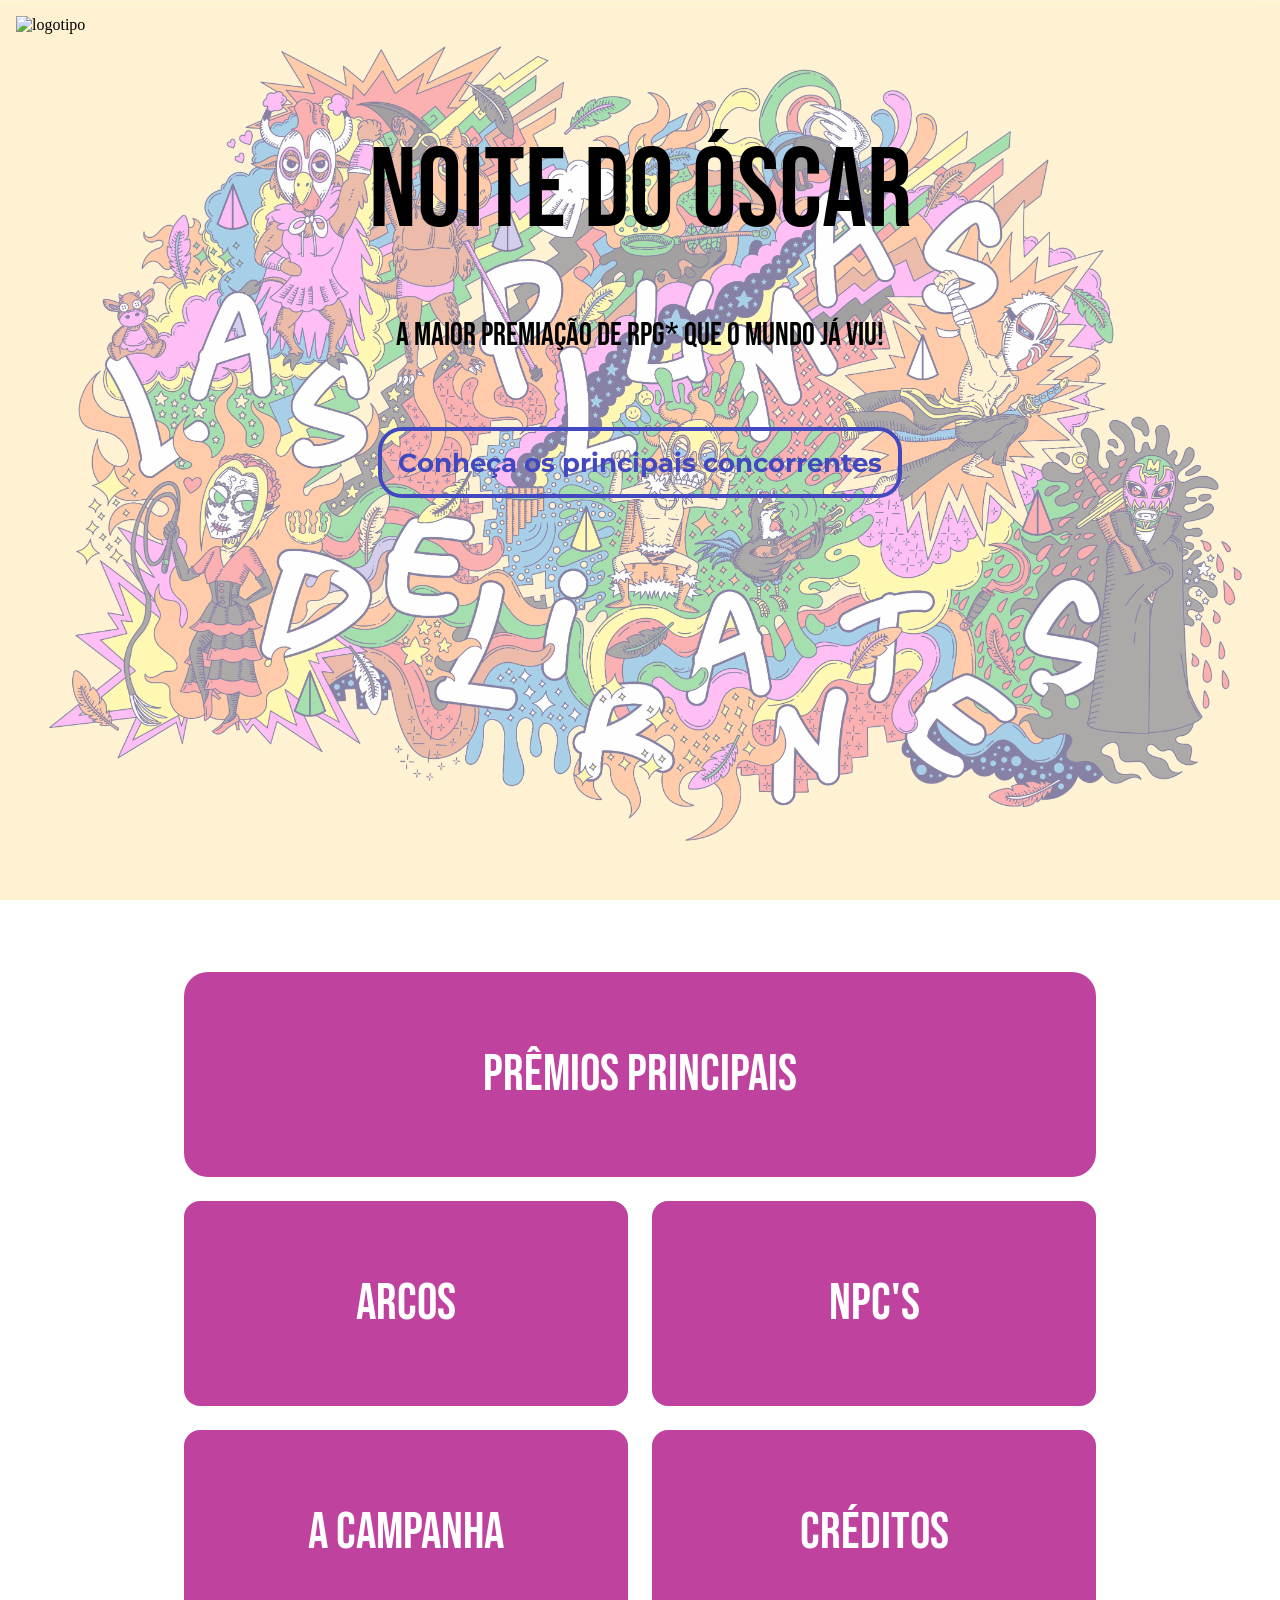
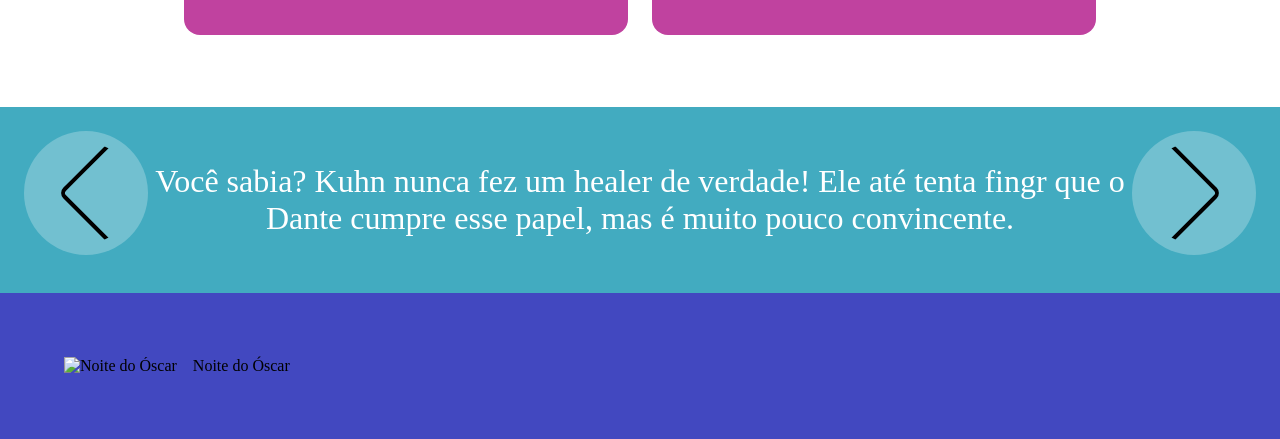
==== commit 797f4c42: "estruturação dos arquivos css" ====
--- a/index.html
+++ b/index.html
@@ -18,21 +18,25 @@
 <!-- Usando main para poder criar uma margem geral sem setar isso direto no body -->
 <main><!-- Título no topo da página -->
   <div class="hero">
-    <img id="logo" src="assets/icons/favicon.png" title="logotipo">
+    <img class="logo" src="assets/icons/favicon.png" title="logotipo">
       <div class="header">
-        <h1>Noite do Óscar</h1>
-        <h3>A maior premiação de RPG*</h3>
-        <div class="button">Explore!</div>
+        <h1 class="header-title">Noite do Óscar</h1>
+        <h3 class="header-subtitle">A maior premiação de RPG* que o mundo já viu!</h3>
+        <div class="page-button page-button-text">Conheça os principais concorrentes</div>
     </div>
   </div>
-  <div id="premio-principal"><a target="_blank" href="premios.html">Prêmios Principais</a></div>
-  <div class="front-card-grid">      
-      <div><a target="_blank" href="arcos.html">Arcos</a></div>
-      <div><a target="_blank" href="Personagens.html">NPC's</a></div>
-      <div><a target="_blank" href="campanha.html">A Campanha</a></div>
-      <div><a target="_blank" href="creditos.html">Créditos</a></div>
+    <div class="front-grid">
+      <div class="card-large card front-card-title"><a target="_blank" href="premios.html">Prêmios Principais</a></div>  
+      <div class="card front-card front-card-title"><a target="_blank" href="arcos.html">Arcos</a></div>
+      <div class="card front-card front-card-title"><a target="_blank" href="Personagens.html">NPC's</a></div>
+      <div class="card front-card front-card-title"><a target="_blank" href="campanha.html">A Campanha</a></div>
+      <div class="card front-card front-card-title"><a target="_blank" href="creditos.html">Créditos</a></div>
    </div>
-   <div class="destaque"></div>
+   <div class="index-highlight highlight-layout">
+    <img class="button-arrow" src="assets/icons/arrow.svg" alt="seta" style="transform:scaleX(-1);">
+    <p class="highlight-text">Você sabia? Kuhn nunca fez um healer de verdade! Ele até tenta fingr que o Dante cumpre esse papel, mas é muito pouco convincente.</p>
+    <img class="button-arrow" src="assets/icons/arrow.svg" alt="seta">
+   </div>
    <footer class="footer">
       <section class="innerfooter">
         <img src="assets/icons/favicon.png" alt="Noite do Óscar">
--- a/css/main.css
+++ b/css/main.css
@@ -1,7 +1,26 @@
-@import "base.css";
-@import "card.css";
-@import "arcos.css";
-@import "personagens.css";
-@import "button.css";
-@import "variaveis.css";
-@import "header.css";+/*base*/
+@import "base/variables.css";
+@import "base/utilities.css";
+@import "base/reset.css";
+
+/*layout*/
+@import "layout/layout.css";
+@import "layout/indexlayout.css";
+@import "layout/arcoslayout.css";
+@import "layout/charlayout.css";
+
+/*componentes*/
+@import "components/card.css";
+@import "components/components.css";
+@import "components/button.css";
+@import "components/footer.css";
+@import "components/logo.css";
+@import "components/header.css";
+
+/*features*/
+@import "features/arcos.css";
+@import "features/personagens.css";
+@import "features/indexfeatures.css";
+
+
+
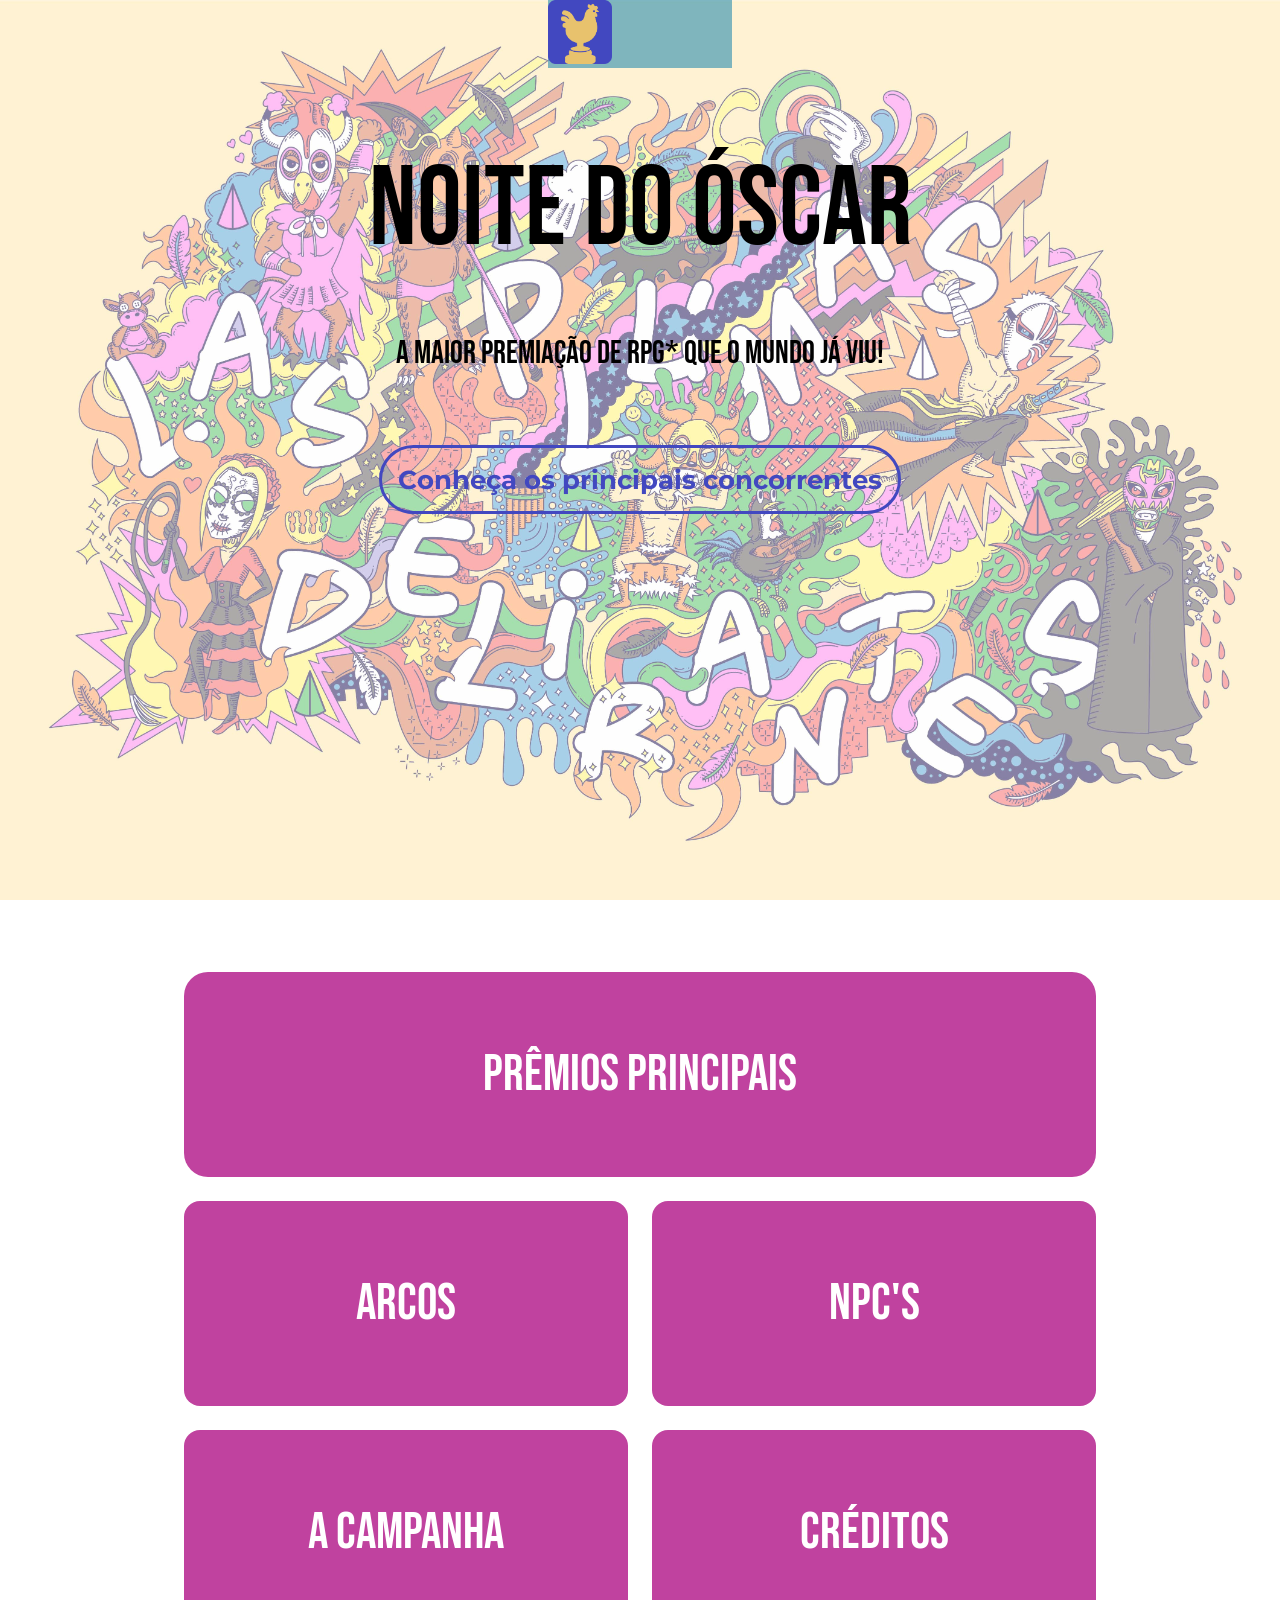
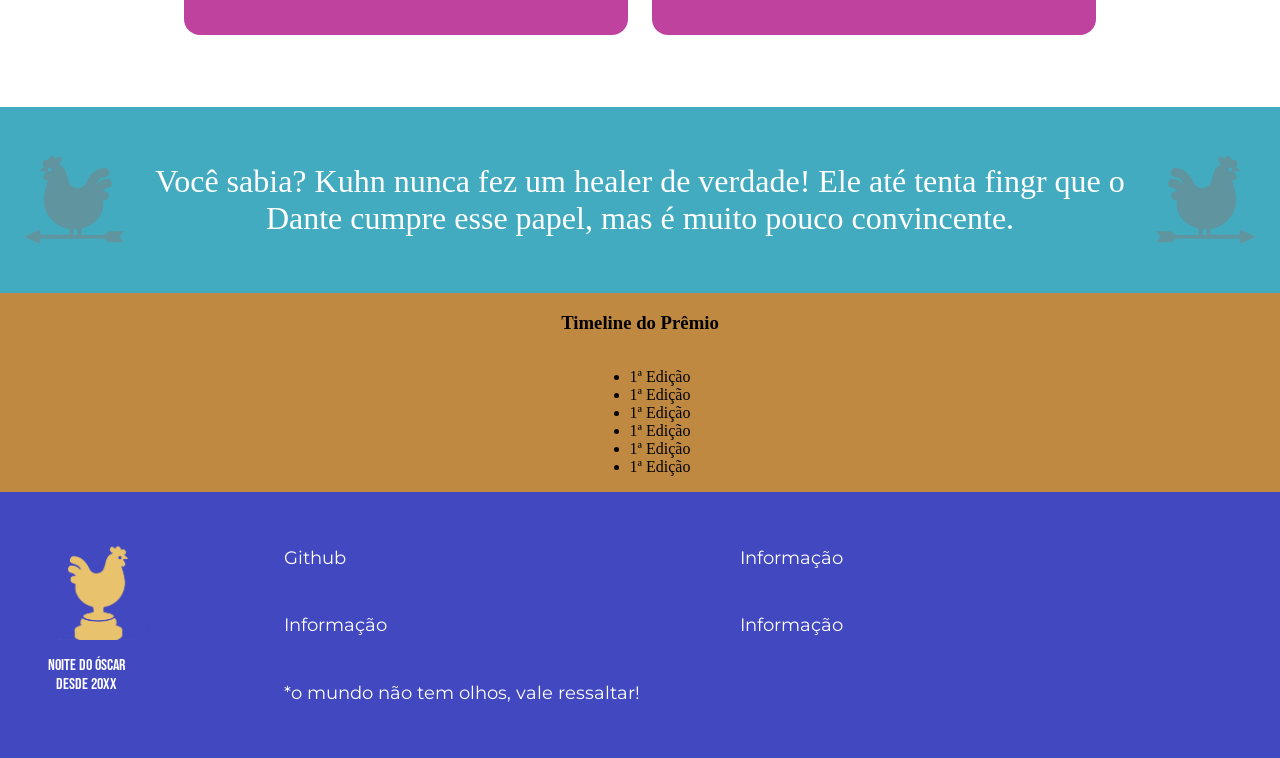
==== commit 636888ee: "criando header" ====
--- a/index.html
+++ b/index.html
@@ -18,29 +18,53 @@
 <!-- Usando main para poder criar uma margem geral sem setar isso direto no body -->
 <main><!-- Título no topo da página -->
   <div class="hero">
+    <div style="background-color: rgb(0, 123, 167, 0.5);">
     <img class="logo" src="assets/icons/favicon.png" title="logotipo">
-      <div class="header">
-        <h1 class="header-title">Noite do Óscar</h1>
-        <h3 class="header-subtitle">A maior premiação de RPG* que o mundo já viu!</h3>
+    </div>
+      <div class="flex flex-column flex-center">
+        <h1 class="hero-title">Noite do Óscar</h1>
+        <h3 class="hero-subtitle">A maior premiação de RPG* que o mundo já viu!</h3>
         <div class="page-button page-button-text">Conheça os principais concorrentes</div>
     </div>
   </div>
-    <div class="front-grid">
-      <div class="card-large card front-card-title"><a target="_blank" href="premios.html">Prêmios Principais</a></div>  
-      <div class="card front-card front-card-title"><a target="_blank" href="arcos.html">Arcos</a></div>
-      <div class="card front-card front-card-title"><a target="_blank" href="Personagens.html">NPC's</a></div>
-      <div class="card front-card front-card-title"><a target="_blank" href="campanha.html">A Campanha</a></div>
-      <div class="card front-card front-card-title"><a target="_blank" href="creditos.html">Créditos</a></div>
+    <div class="front-grid remove-link">
+      <a class="card-large-link" target="_blank" href="premios.html">
+        <div class="card-large card front-card-title">
+          Prêmios Principais
+        </div>
+      </a>  
+      <a target="_blank" href="arcos.html"><div class="card front-card front-card-title">Arcos</div></a>
+      <a target="_blank" href="Personagens.html"><div class="card front-card front-card-title">NPC's</div></a>
+      <a target="_blank" href="campanha.html"><div class="card front-card front-card-title">A Campanha</div></a>
+      <a target="_blank" href="creditos.html"><div class="card front-card front-card-title">Créditos</div></a>
    </div>
    <div class="index-highlight highlight-layout">
     <img class="button-arrow" src="assets/icons/arrow.svg" alt="seta" style="transform:scaleX(-1);">
     <p class="highlight-text">Você sabia? Kuhn nunca fez um healer de verdade! Ele até tenta fingr que o Dante cumpre esse papel, mas é muito pouco convincente.</p>
     <img class="button-arrow" src="assets/icons/arrow.svg" alt="seta">
    </div>
+   <section class="timeline flex flex-column flex-center" style="background-color: var(--ocre);">
+    <h3>Timeline do Prêmio</h3>
+    <ul>
+      <li>1ª Edição</li>
+      <li>1ª Edição</li>
+      <li>1ª Edição</li>
+      <li>1ª Edição</li>
+      <li>1ª Edição</li>
+      <li>1ª Edição</li>
+    </ul>
+  </section>
    <footer class="footer">
-      <section class="innerfooter">
+      <aside class="innerfooter">
         <img src="assets/icons/favicon.png" alt="Noite do Óscar">
-        <p>Noite do Óscar</p>
+        <p>Noite do Óscar<br>Desde 20XX</p>
+      </aside>
+      <section class="footer-info">
+        <p>Github</p>
+        <p>Informação</p>
+        <p>Informação</p>
+        <p>Informação</p>
+        <p>*o mundo não tem olhos, vale ressaltar!</p>
       </section>
    </footer>
 </main>
--- a/css/main.css
+++ b/css/main.css
@@ -16,6 +16,7 @@
 @import "components/footer.css";
 @import "components/logo.css";
 @import "components/header.css";
+@import "components/pages.css";
 
 /*features*/
 @import "features/arcos.css";
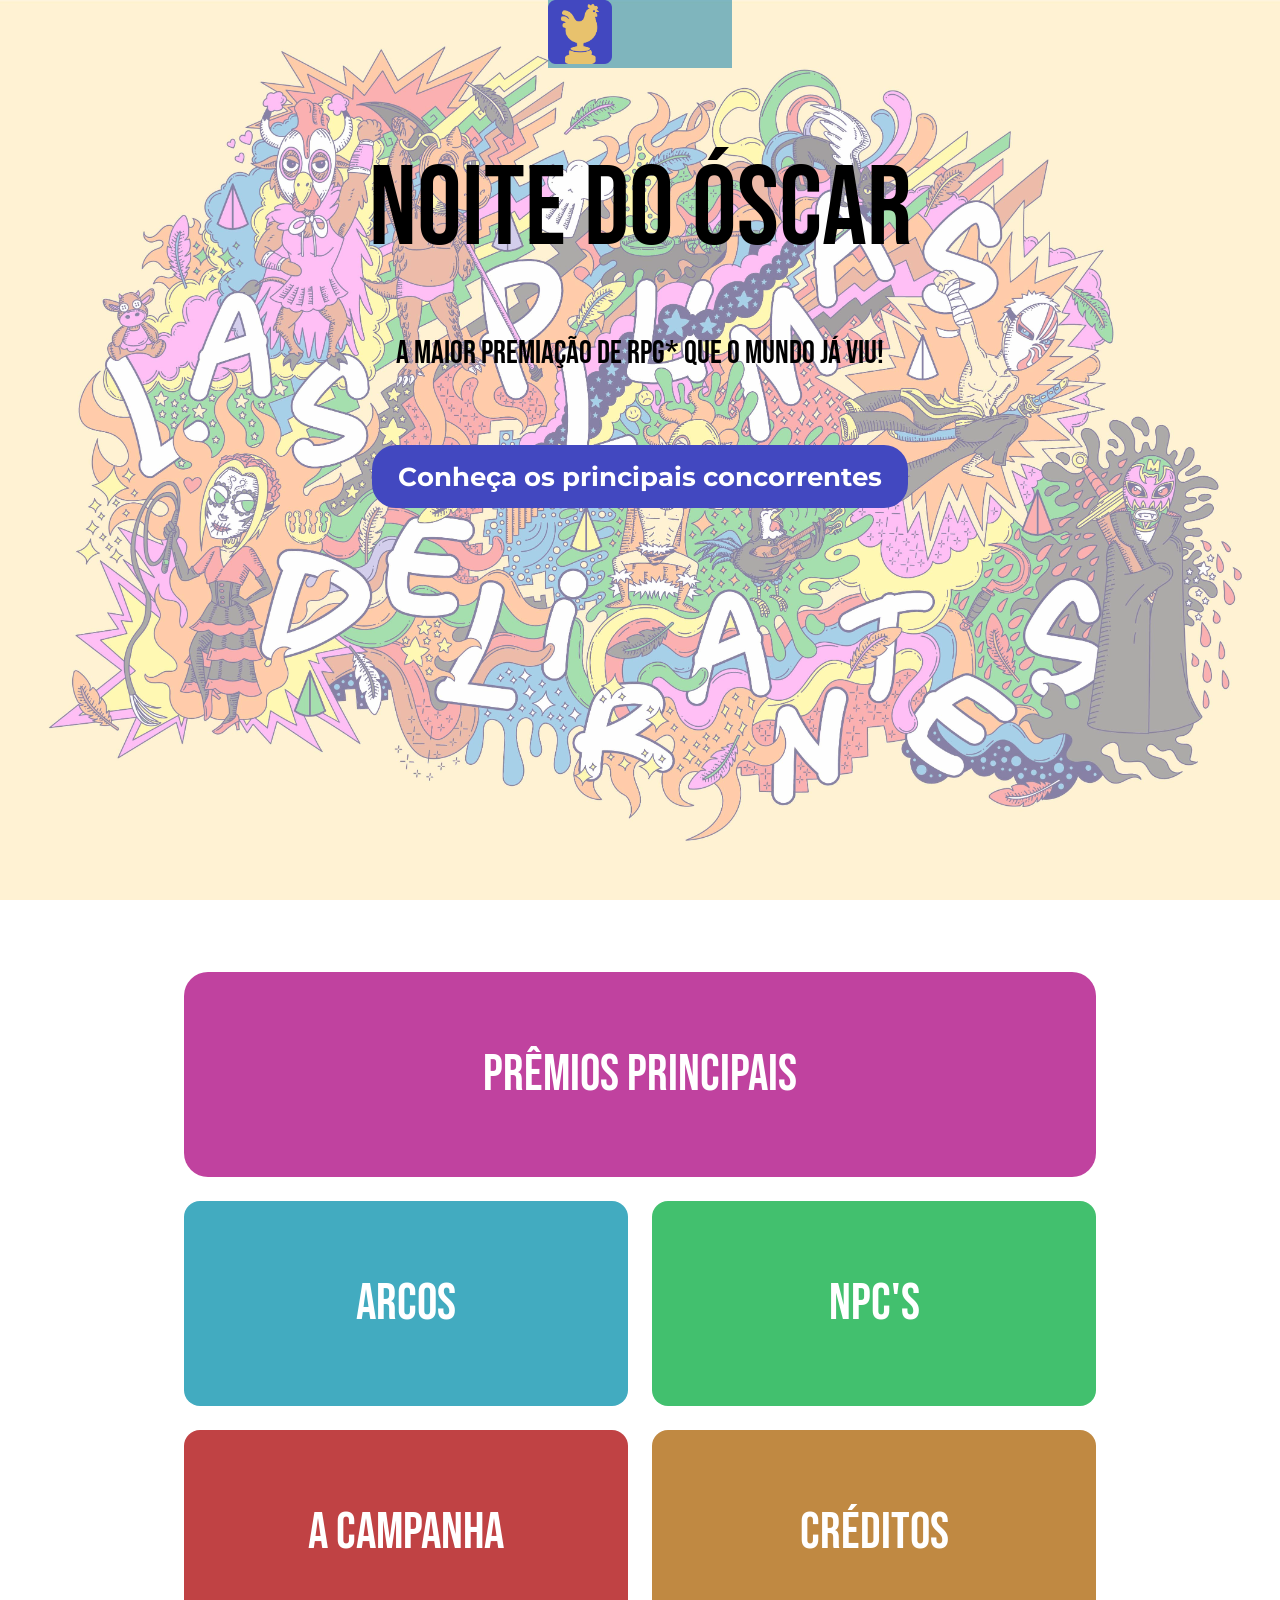
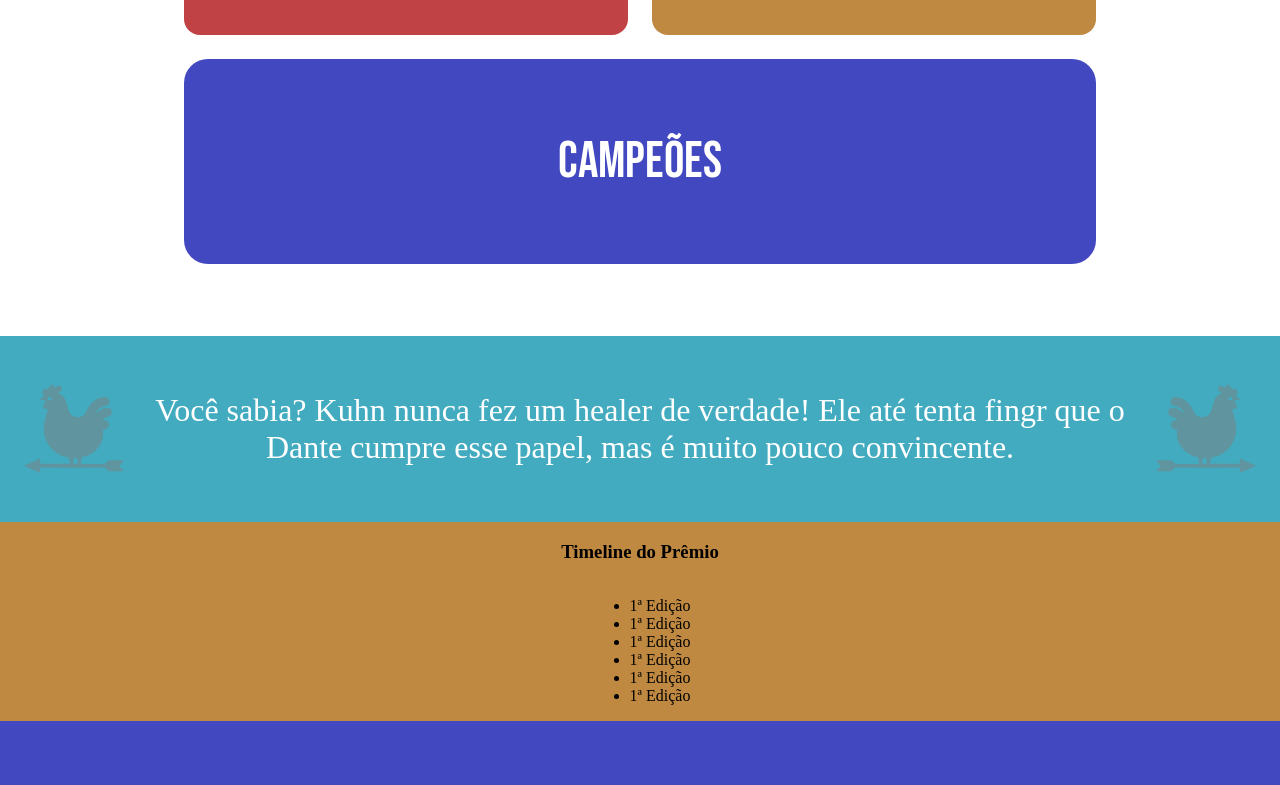
==== commit 3ef0aaec: "adcionando footer e outras páginas" ====
--- a/index.html
+++ b/index.html
@@ -24,20 +24,26 @@
       <div class="flex flex-column flex-center">
         <h1 class="hero-title">Noite do Óscar</h1>
         <h3 class="hero-subtitle">A maior premiação de RPG* que o mundo já viu!</h3>
-        <div class="page-button page-button-text">Conheça os principais concorrentes</div>
+        <div class="page-button page-button-text anil">Conheça os principais concorrentes</div>
     </div>
   </div>
     <div class="front-grid remove-link">
       <a class="card-large-link" target="_blank" href="premios.html">
-        <div class="card-large card front-card-title">
+        <div class="card-large card front-card-title rosa">
           Prêmios Principais
         </div>
       </a>  
-      <a target="_blank" href="arcos.html"><div class="card front-card front-card-title">Arcos</div></a>
-      <a target="_blank" href="Personagens.html"><div class="card front-card front-card-title">NPC's</div></a>
-      <a target="_blank" href="campanha.html"><div class="card front-card front-card-title">A Campanha</div></a>
-      <a target="_blank" href="creditos.html"><div class="card front-card front-card-title">Créditos</div></a>
+      <a target="_blank" href="arcos.html"><div class="card front-card front-card-title azul">Arcos</div></a>
+      <a target="_blank" href="Personagens.html"><div class="card front-card front-card-title verde">NPC's</div></a>
+      <a target="_blank" href="campanha.html"><div class="card front-card front-card-title vermelho">A Campanha</div></a>
+      <a target="_blank" href="creditos.html"><div class="card front-card front-card-title ocre">Créditos</div></a>
+          <a class="card-large-link" target="_blank" href="premios.html">
+        <div class="card-large card front-card-title anil">
+          Campeões
+        </div>
+      </a> 
    </div>
+
    <div class="index-highlight highlight-layout">
     <img class="button-arrow" src="assets/icons/arrow.svg" alt="seta" style="transform:scaleX(-1);">
     <p class="highlight-text">Você sabia? Kuhn nunca fez um healer de verdade! Ele até tenta fingr que o Dante cumpre esse papel, mas é muito pouco convincente.</p>
@@ -54,19 +60,7 @@
       <li>1ª Edição</li>
     </ul>
   </section>
-   <footer class="footer">
-      <aside class="innerfooter">
-        <img src="assets/icons/favicon.png" alt="Noite do Óscar">
-        <p>Noite do Óscar<br>Desde 20XX</p>
-      </aside>
-      <section class="footer-info">
-        <p>Github</p>
-        <p>Informação</p>
-        <p>Informação</p>
-        <p>Informação</p>
-        <p>*o mundo não tem olhos, vale ressaltar!</p>
-      </section>
-   </footer>
+   <footer class="footer"></footer>
 </main>
 </body>
 </html>
